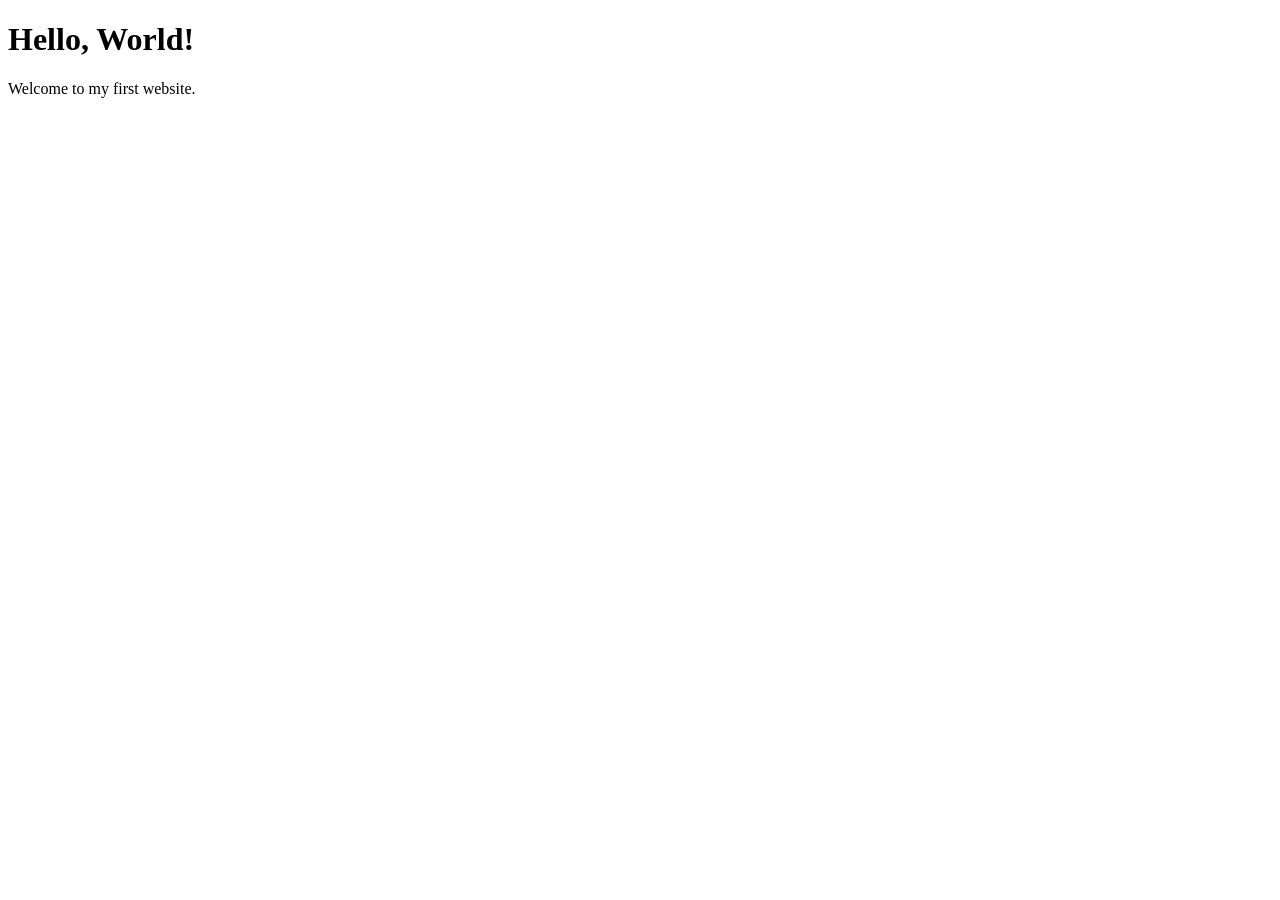
==== index.html @ 70771d00 "Add initial HTML structure for the website" ====
<!DOCTYPE html>
<html lang="en">
<head>
    <meta charset="UTF-8">
    <meta name="viewport" content="width=device-width, initial-scale=1.0">
    <title>Hello World</title>
</head>
<body>
    <h1>Hello, World!</h1>
    <p>Welcome to my first website.</p>
</body>
</html>
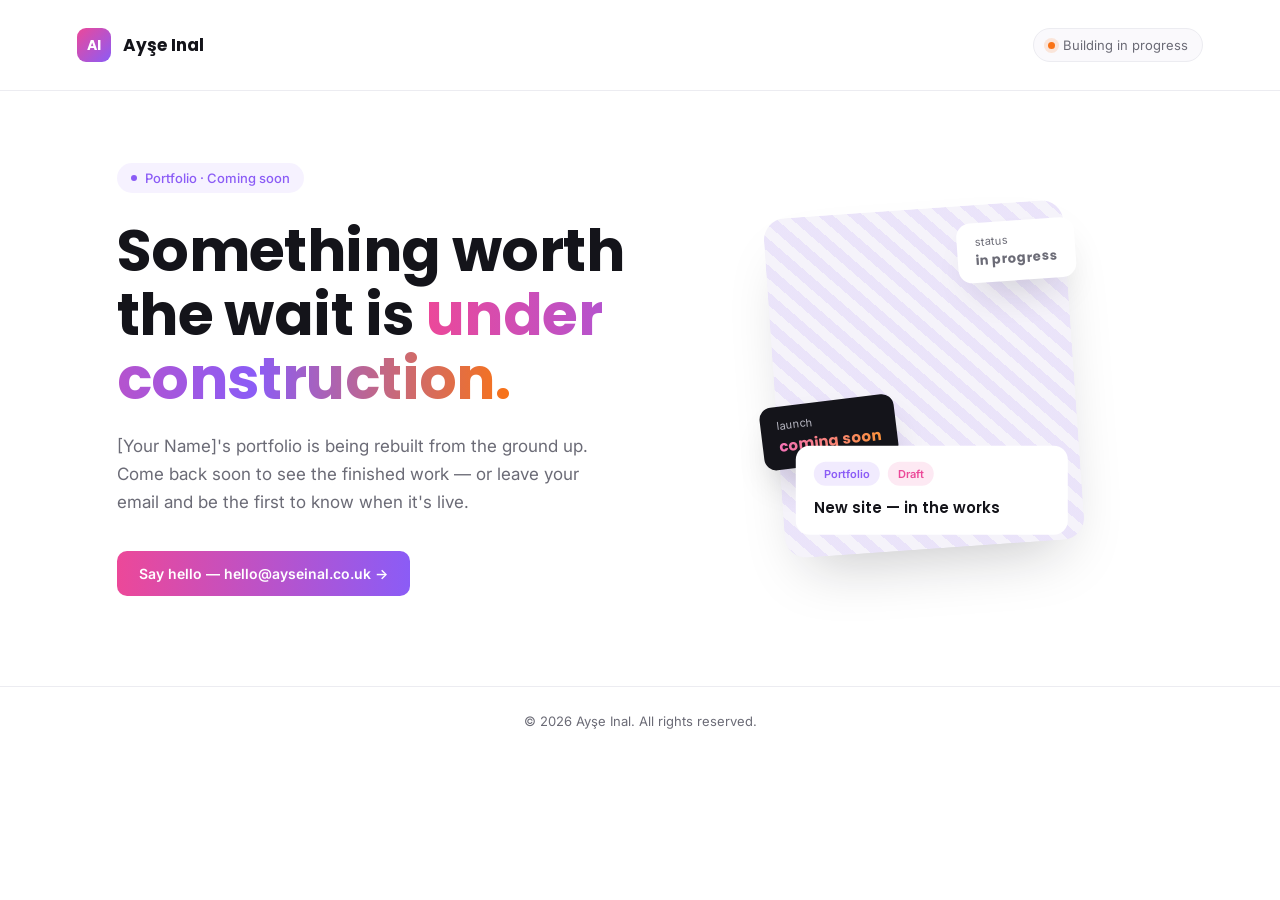
==== commit fcde1b4e: "Updated main page with a landing page" ====
--- a/index.html
+++ b/index.html
@@ -1,12 +1,336 @@
 <!DOCTYPE html>
-<html lang="en">
+<html lang="en-GB">
 <head>
-    <meta charset="UTF-8">
-    <meta name="viewport" content="width=device-width, initial-scale=1.0">
-    <title>Hello World</title>
+<meta charset="UTF-8">
+<meta name="viewport" content="width=device-width, initial-scale=1.0">
+<title>[Your Name] — Coming Soon</title>
+<link rel="preconnect" href="https://fonts.googleapis.com">
+<link rel="preconnect" href="https://fonts.gstatic.com" crossorigin>
+<link href="https://fonts.googleapis.com/css2?family=Poppins:wght@600;700;800&family=Inter:wght@400;500;600&display=swap" rel="stylesheet">
+<style>
+  :root {
+    --ink: #14141a;
+    --muted: #6b6b76;
+    --line: #ececf1;
+    --bg: #ffffff;
+    --panel: #faf9fc;
+    --pink: #ec4899;
+    --purple: #8b5cf6;
+    --orange: #f97316;
+  }
+
+  * { box-sizing: border-box; }
+
+  body {
+    margin: 0;
+    font-family: 'Inter', sans-serif;
+    color: var(--ink);
+    background: var(--bg);
+    -webkit-font-smoothing: antialiased;
+  }
+
+  h1, h2, .brand {
+    font-family: 'Poppins', sans-serif;
+  }
+
+  .gradient-text {
+    background: linear-gradient(90deg, var(--pink), var(--purple) 55%, var(--orange));
+    -webkit-background-clip: text;
+    background-clip: text;
+    color: transparent;
+  }
+
+  nav {
+    display: flex;
+    align-items: center;
+    justify-content: space-between;
+    padding: 28px 6vw;
+    border-bottom: 1px solid var(--line);
+  }
+
+  .brand {
+    display: flex;
+    align-items: center;
+    gap: 12px;
+    font-weight: 700;
+    font-size: 17px;
+  }
+
+  .brand-mark {
+    width: 34px;
+    height: 34px;
+    border-radius: 9px;
+    background: linear-gradient(135deg, var(--pink), var(--purple));
+    display: flex;
+    align-items: center;
+    justify-content: center;
+    color: #fff;
+    font-size: 14px;
+    font-weight: 700;
+  }
+
+  .status-pill {
+    display: inline-flex;
+    align-items: center;
+    gap: 8px;
+    font-size: 13px;
+    color: var(--muted);
+    padding: 8px 14px;
+    border: 1px solid var(--line);
+    border-radius: 999px;
+    background: var(--panel);
+  }
+
+  .status-pill .dot {
+    width: 7px;
+    height: 7px;
+    border-radius: 50%;
+    background: var(--orange);
+    box-shadow: 0 0 0 4px rgba(249, 115, 22, 0.15);
+  }
+
+  main {
+    display: grid;
+    grid-template-columns: 1.05fr 0.95fr;
+    align-items: center;
+    gap: 40px;
+    max-width: 1200px;
+    margin: 0 auto;
+    padding: 8vh 6vw 10vh;
+  }
+
+  .eyebrow {
+    display: inline-flex;
+    align-items: center;
+    gap: 8px;
+    font-size: 13px;
+    font-weight: 500;
+    color: var(--purple);
+    background: rgba(139, 92, 246, 0.08);
+    padding: 7px 14px;
+    border-radius: 999px;
+    margin-bottom: 26px;
+  }
+
+  .eyebrow .dot {
+    width: 6px;
+    height: 6px;
+    border-radius: 50%;
+    background: var(--purple);
+  }
+
+  h1 {
+    font-size: clamp(38px, 5vw, 58px);
+    line-height: 1.1;
+    font-weight: 700;
+    margin: 0 0 22px;
+    letter-spacing: -0.01em;
+  }
+
+  .lede {
+    font-size: 17px;
+    line-height: 1.65;
+    color: var(--muted);
+    max-width: 480px;
+    margin: 0 0 34px;
+  }
+
+  .contact-link {
+    display: inline-flex;
+    align-items: center;
+    gap: 8px;
+    padding: 14px 22px;
+    border-radius: 10px;
+    background: linear-gradient(90deg, var(--pink), var(--purple));
+    color: #fff;
+    font-family: 'Inter', sans-serif;
+    font-size: 14px;
+    font-weight: 600;
+    text-decoration: none;
+    transition: opacity 0.15s ease;
+  }
+
+  .contact-link:hover { opacity: 0.9; }
+  .contact-link:focus-visible { outline: 2px solid var(--ink); outline-offset: 2px; }
+
+  /* Visual side */
+  .visual {
+    position: relative;
+    height: 420px;
+    display: flex;
+    align-items: center;
+    justify-content: center;
+  }
+
+  .card {
+    position: relative;
+    width: 300px;
+    height: 340px;
+    border-radius: 22px;
+    background:
+      repeating-linear-gradient(
+        45deg,
+        rgba(139, 92, 246, 0.10),
+        rgba(139, 92, 246, 0.10) 10px,
+        transparent 10px,
+        transparent 20px
+      ),
+      #f5f3fa;
+    transform: rotate(-4deg);
+    box-shadow: 0 30px 60px -25px rgba(20, 20, 26, 0.25);
+  }
+
+  .card-footer {
+    position: absolute;
+    left: 14px;
+    right: 14px;
+    bottom: 14px;
+    background: #fff;
+    border-radius: 14px;
+    padding: 16px 18px;
+    transform: rotate(4deg);
+  }
+
+  .tag-row {
+    display: flex;
+    gap: 8px;
+    margin-bottom: 10px;
+  }
+
+  .tag {
+    font-size: 11px;
+    font-weight: 600;
+    padding: 5px 10px;
+    border-radius: 999px;
+  }
+
+  .tag.purple { background: rgba(139, 92, 246, 0.12); color: var(--purple); }
+  .tag.pink { background: rgba(236, 72, 153, 0.12); color: var(--pink); }
+
+  .card-title {
+    font-family: 'Poppins', sans-serif;
+    font-weight: 600;
+    font-size: 15px;
+    margin: 0;
+  }
+
+  .float-tag {
+    position: absolute;
+    top: 18px;
+    right: -10px;
+    background: #fff;
+    border-radius: 14px;
+    padding: 12px 18px;
+    box-shadow: 0 20px 40px -20px rgba(20, 20, 26, 0.3);
+    font-size: 13px;
+  }
+
+  .float-tag .label {
+    color: var(--muted);
+    font-size: 11px;
+    margin-bottom: 2px;
+  }
+
+  .float-tag .value {
+    font-family: 'Poppins', sans-serif;
+    font-weight: 700;
+    color: var(--muted);
+  }
+
+  .float-note {
+    position: absolute;
+    left: -16px;
+    bottom: 92px;
+    background: #14141a;
+    color: #fff;
+    border-radius: 12px;
+    padding: 12px 16px;
+    transform: rotate(-3deg);
+    box-shadow: 0 20px 40px -18px rgba(20, 20, 26, 0.45);
+  }
+
+  .float-note .label {
+    font-size: 11px;
+    color: #b9b9c4;
+    margin-bottom: 2px;
+  }
+
+  .float-note .value {
+    font-family: 'Poppins', sans-serif;
+    font-weight: 700;
+    background: linear-gradient(90deg, #f472b6, #fb923c);
+    -webkit-background-clip: text;
+    background-clip: text;
+    color: transparent;
+    font-size: 15px;
+  }
+
+  footer {
+    text-align: center;
+    padding: 26px 6vw 40px;
+    font-size: 13px;
+    color: var(--muted);
+    border-top: 1px solid var(--line);
+  }
+
+  @media (max-width: 860px) {
+    main {
+      grid-template-columns: 1fr;
+      padding-top: 6vh;
+    }
+    .visual { order: -1; height: 320px; margin-bottom: 10px; }
+    .card { width: 240px; height: 270px; }
+  }
+
+  @media (prefers-reduced-motion: reduce) {
+    * { transition: none !important; }
+  }
+</style>
 </head>
 <body>
-    <h1>Hello, World!</h1>
-    <p>Welcome to my first website.</p>
+
+<nav>
+  <div class="brand">
+    <div class="brand-mark">AI</div>
+    Ayşe Inal
+  </div>
+  <div class="status-pill"><span class="dot"></span> Building in progress</div>
+</nav>
+
+<main>
+  <div class="copy">
+    <div class="eyebrow"><span class="dot"></span> Portfolio · Coming soon</div>
+    <h1>Something worth<br>the wait is <span class="gradient-text">under construction.</span></h1>
+    <p class="lede">
+      [Your Name]'s portfolio is being rebuilt from the ground up. Come back soon to see the finished work — or leave your email and be the first to know when it's live.
+    </p>
+    <a class="contact-link" href="mailto:hello@example.com">Say hello — hello@ayseinal.co.uk →</a>
+  </div>
+
+  <div class="visual">
+    <div class="card">
+      <div class="float-tag">
+        <div class="label">status</div>
+        <div class="value">in progress</div>
+      </div>
+      <div class="float-note">
+        <div class="label">launch</div>
+        <div class="value">coming soon</div>
+      </div>
+      <div class="card-footer">
+        <div class="tag-row">
+          <span class="tag purple">Portfolio</span>
+          <span class="tag pink">Draft</span>
+        </div>
+        <p class="card-title">New site — in the works</p>
+      </div>
+    </div>
+  </div>
+</main>
+
+<footer>
+  © 2026 Ayşe Inal. All rights reserved.
+</footer>
+
 </body>
 </html>
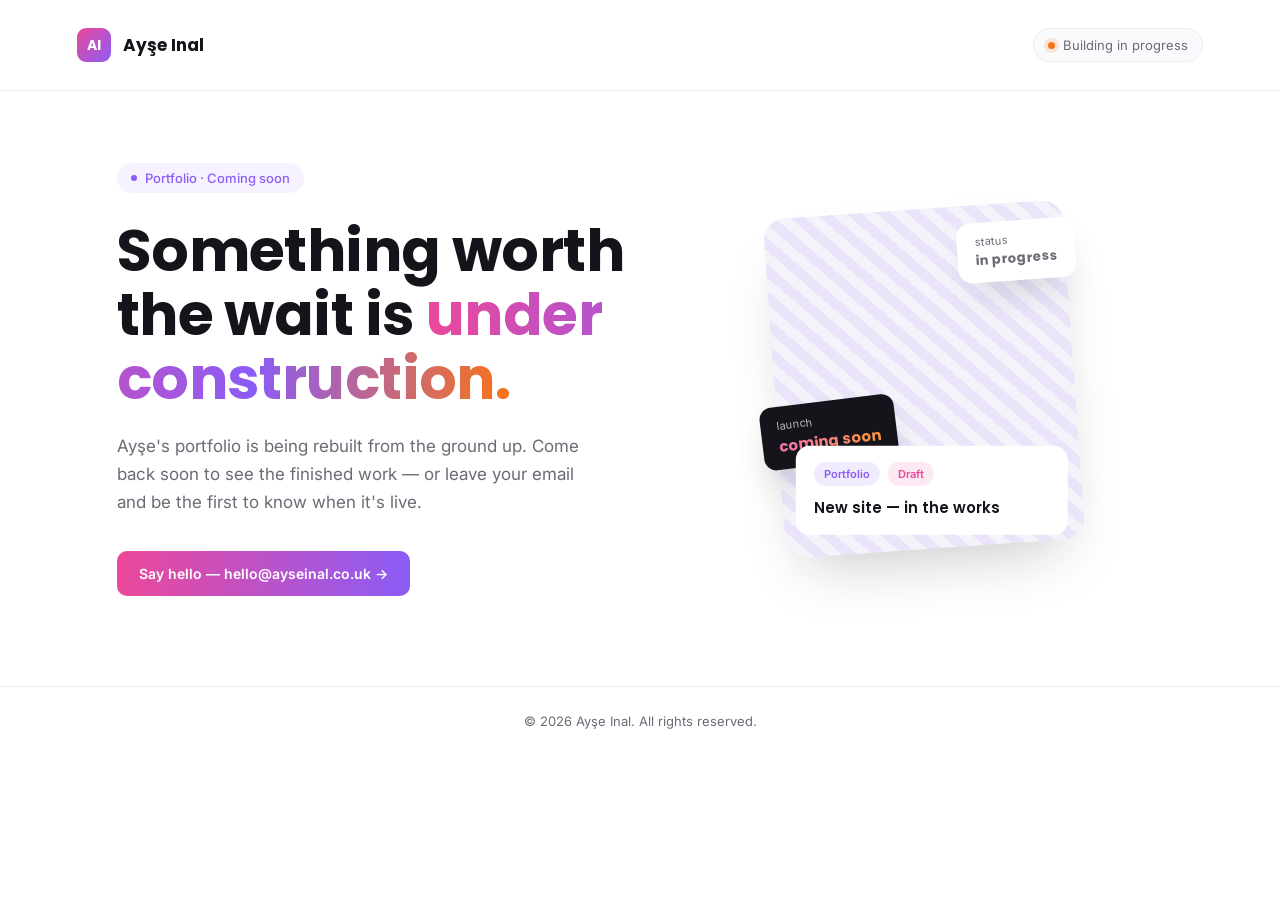
==== commit e66d127d: "Update portfolio text and email address" ====
--- a/index.html
+++ b/index.html
@@ -3,7 +3,7 @@
 <head>
 <meta charset="UTF-8">
 <meta name="viewport" content="width=device-width, initial-scale=1.0">
-<title>[Your Name] — Coming Soon</title>
+<title>Ayşe Inal — Coming Soon</title>
 <link rel="preconnect" href="https://fonts.googleapis.com">
 <link rel="preconnect" href="https://fonts.gstatic.com" crossorigin>
 <link href="https://fonts.googleapis.com/css2?family=Poppins:wght@600;700;800&family=Inter:wght@400;500;600&display=swap" rel="stylesheet">
@@ -302,9 +302,9 @@
     <div class="eyebrow"><span class="dot"></span> Portfolio · Coming soon</div>
     <h1>Something worth<br>the wait is <span class="gradient-text">under construction.</span></h1>
     <p class="lede">
-      [Your Name]'s portfolio is being rebuilt from the ground up. Come back soon to see the finished work — or leave your email and be the first to know when it's live.
+      Ayşe's portfolio is being rebuilt from the ground up. Come back soon to see the finished work — or leave your email and be the first to know when it's live.
     </p>
-    <a class="contact-link" href="mailto:hello@example.com">Say hello — hello@ayseinal.co.uk →</a>
+    <a class="contact-link" href="mailto:hello@ayseinal.co.uk">Say hello — hello@ayseinal.co.uk →</a>
   </div>
 
   <div class="visual">
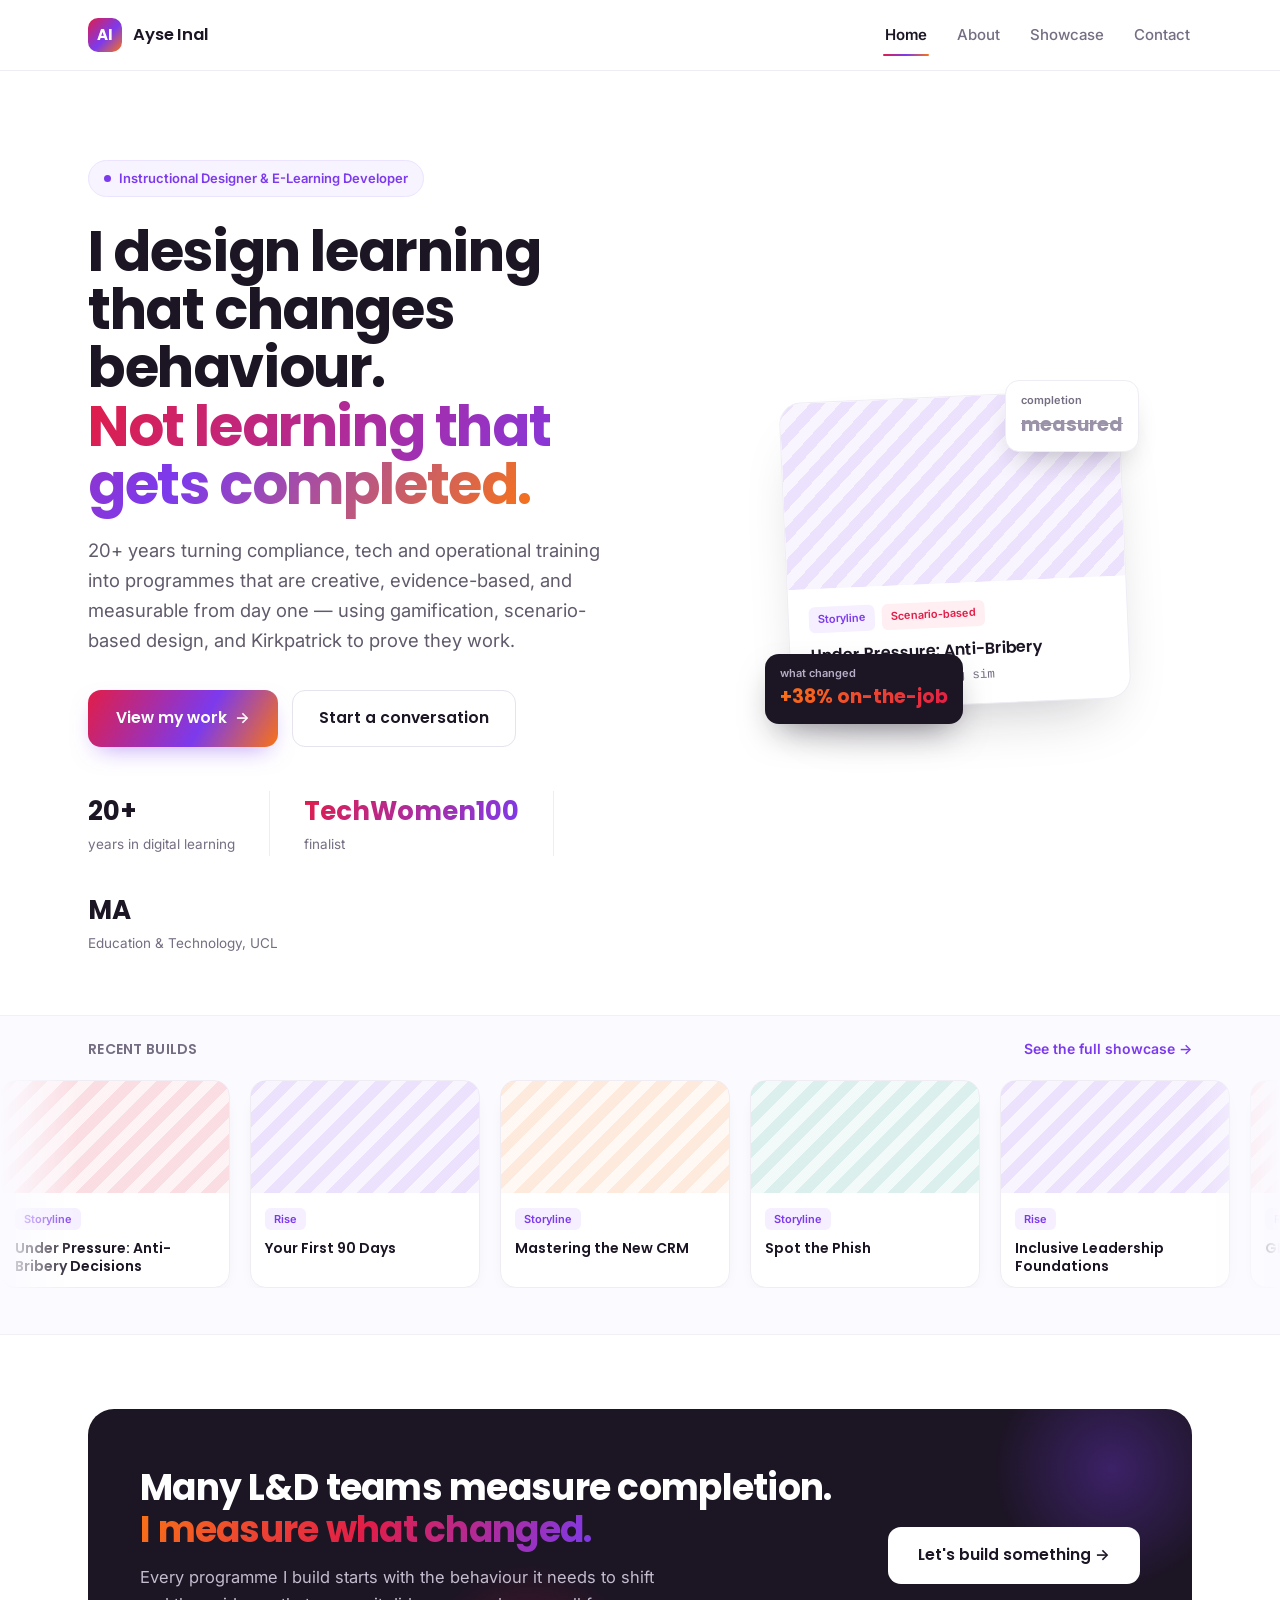
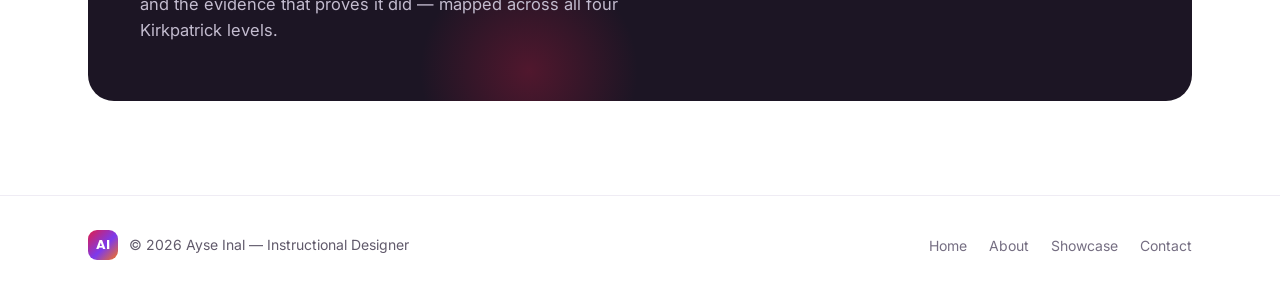
==== commit 280767b0: "Replace coming-soon page with full portfolio site Four pages (Home, About, Showcase, Contact) implem" ====
--- a/index.html
+++ b/index.html
@@ -1,336 +1,149 @@
 <!DOCTYPE html>
-<html lang="en-GB">
+<html lang="en">
 <head>
-<meta charset="UTF-8">
-<meta name="viewport" content="width=device-width, initial-scale=1.0">
-<title>Ayşe Inal — Coming Soon</title>
+<meta charset="utf-8">
+<meta name="viewport" content="width=device-width, initial-scale=1">
+<title>Ayse Inal — Instructional Designer &amp; E-Learning Developer</title>
+<meta name="description" content="Ayse Inal designs learning that changes behaviour — 20+ years of compliance, tech and operational training that is creative, evidence-based, and measurable.">
+<link rel="icon" type="image/svg+xml" href="assets/favicon.svg">
 <link rel="preconnect" href="https://fonts.googleapis.com">
 <link rel="preconnect" href="https://fonts.gstatic.com" crossorigin>
-<link href="https://fonts.googleapis.com/css2?family=Poppins:wght@600;700;800&family=Inter:wght@400;500;600&display=swap" rel="stylesheet">
-<style>
-  :root {
-    --ink: #14141a;
-    --muted: #6b6b76;
-    --line: #ececf1;
-    --bg: #ffffff;
-    --panel: #faf9fc;
-    --pink: #ec4899;
-    --purple: #8b5cf6;
-    --orange: #f97316;
-  }
-
-  * { box-sizing: border-box; }
-
-  body {
-    margin: 0;
-    font-family: 'Inter', sans-serif;
-    color: var(--ink);
-    background: var(--bg);
-    -webkit-font-smoothing: antialiased;
-  }
-
-  h1, h2, .brand {
-    font-family: 'Poppins', sans-serif;
-  }
-
-  .gradient-text {
-    background: linear-gradient(90deg, var(--pink), var(--purple) 55%, var(--orange));
-    -webkit-background-clip: text;
-    background-clip: text;
-    color: transparent;
-  }
-
-  nav {
-    display: flex;
-    align-items: center;
-    justify-content: space-between;
-    padding: 28px 6vw;
-    border-bottom: 1px solid var(--line);
-  }
-
-  .brand {
-    display: flex;
-    align-items: center;
-    gap: 12px;
-    font-weight: 700;
-    font-size: 17px;
-  }
-
-  .brand-mark {
-    width: 34px;
-    height: 34px;
-    border-radius: 9px;
-    background: linear-gradient(135deg, var(--pink), var(--purple));
-    display: flex;
-    align-items: center;
-    justify-content: center;
-    color: #fff;
-    font-size: 14px;
-    font-weight: 700;
-  }
-
-  .status-pill {
-    display: inline-flex;
-    align-items: center;
-    gap: 8px;
-    font-size: 13px;
-    color: var(--muted);
-    padding: 8px 14px;
-    border: 1px solid var(--line);
-    border-radius: 999px;
-    background: var(--panel);
-  }
-
-  .status-pill .dot {
-    width: 7px;
-    height: 7px;
-    border-radius: 50%;
-    background: var(--orange);
-    box-shadow: 0 0 0 4px rgba(249, 115, 22, 0.15);
-  }
-
-  main {
-    display: grid;
-    grid-template-columns: 1.05fr 0.95fr;
-    align-items: center;
-    gap: 40px;
-    max-width: 1200px;
-    margin: 0 auto;
-    padding: 8vh 6vw 10vh;
-  }
-
-  .eyebrow {
-    display: inline-flex;
-    align-items: center;
-    gap: 8px;
-    font-size: 13px;
-    font-weight: 500;
-    color: var(--purple);
-    background: rgba(139, 92, 246, 0.08);
-    padding: 7px 14px;
-    border-radius: 999px;
-    margin-bottom: 26px;
-  }
-
-  .eyebrow .dot {
-    width: 6px;
-    height: 6px;
-    border-radius: 50%;
-    background: var(--purple);
-  }
-
-  h1 {
-    font-size: clamp(38px, 5vw, 58px);
-    line-height: 1.1;
-    font-weight: 700;
-    margin: 0 0 22px;
-    letter-spacing: -0.01em;
-  }
-
-  .lede {
-    font-size: 17px;
-    line-height: 1.65;
-    color: var(--muted);
-    max-width: 480px;
-    margin: 0 0 34px;
-  }
-
-  .contact-link {
-    display: inline-flex;
-    align-items: center;
-    gap: 8px;
-    padding: 14px 22px;
-    border-radius: 10px;
-    background: linear-gradient(90deg, var(--pink), var(--purple));
-    color: #fff;
-    font-family: 'Inter', sans-serif;
-    font-size: 14px;
-    font-weight: 600;
-    text-decoration: none;
-    transition: opacity 0.15s ease;
-  }
-
-  .contact-link:hover { opacity: 0.9; }
-  .contact-link:focus-visible { outline: 2px solid var(--ink); outline-offset: 2px; }
-
-  /* Visual side */
-  .visual {
-    position: relative;
-    height: 420px;
-    display: flex;
-    align-items: center;
-    justify-content: center;
-  }
-
-  .card {
-    position: relative;
-    width: 300px;
-    height: 340px;
-    border-radius: 22px;
-    background:
-      repeating-linear-gradient(
-        45deg,
-        rgba(139, 92, 246, 0.10),
-        rgba(139, 92, 246, 0.10) 10px,
-        transparent 10px,
-        transparent 20px
-      ),
-      #f5f3fa;
-    transform: rotate(-4deg);
-    box-shadow: 0 30px 60px -25px rgba(20, 20, 26, 0.25);
-  }
-
-  .card-footer {
-    position: absolute;
-    left: 14px;
-    right: 14px;
-    bottom: 14px;
-    background: #fff;
-    border-radius: 14px;
-    padding: 16px 18px;
-    transform: rotate(4deg);
-  }
-
-  .tag-row {
-    display: flex;
-    gap: 8px;
-    margin-bottom: 10px;
-  }
-
-  .tag {
-    font-size: 11px;
-    font-weight: 600;
-    padding: 5px 10px;
-    border-radius: 999px;
-  }
-
-  .tag.purple { background: rgba(139, 92, 246, 0.12); color: var(--purple); }
-  .tag.pink { background: rgba(236, 72, 153, 0.12); color: var(--pink); }
-
-  .card-title {
-    font-family: 'Poppins', sans-serif;
-    font-weight: 600;
-    font-size: 15px;
-    margin: 0;
-  }
-
-  .float-tag {
-    position: absolute;
-    top: 18px;
-    right: -10px;
-    background: #fff;
-    border-radius: 14px;
-    padding: 12px 18px;
-    box-shadow: 0 20px 40px -20px rgba(20, 20, 26, 0.3);
-    font-size: 13px;
-  }
-
-  .float-tag .label {
-    color: var(--muted);
-    font-size: 11px;
-    margin-bottom: 2px;
-  }
-
-  .float-tag .value {
-    font-family: 'Poppins', sans-serif;
-    font-weight: 700;
-    color: var(--muted);
-  }
-
-  .float-note {
-    position: absolute;
-    left: -16px;
-    bottom: 92px;
-    background: #14141a;
-    color: #fff;
-    border-radius: 12px;
-    padding: 12px 16px;
-    transform: rotate(-3deg);
-    box-shadow: 0 20px 40px -18px rgba(20, 20, 26, 0.45);
-  }
-
-  .float-note .label {
-    font-size: 11px;
-    color: #b9b9c4;
-    margin-bottom: 2px;
-  }
-
-  .float-note .value {
-    font-family: 'Poppins', sans-serif;
-    font-weight: 700;
-    background: linear-gradient(90deg, #f472b6, #fb923c);
-    -webkit-background-clip: text;
-    background-clip: text;
-    color: transparent;
-    font-size: 15px;
-  }
-
-  footer {
-    text-align: center;
-    padding: 26px 6vw 40px;
-    font-size: 13px;
-    color: var(--muted);
-    border-top: 1px solid var(--line);
-  }
-
-  @media (max-width: 860px) {
-    main {
-      grid-template-columns: 1fr;
-      padding-top: 6vh;
-    }
-    .visual { order: -1; height: 320px; margin-bottom: 10px; }
-    .card { width: 240px; height: 270px; }
-  }
-
-  @media (prefers-reduced-motion: reduce) {
-    * { transition: none !important; }
-  }
-</style>
+<link href="https://fonts.googleapis.com/css2?family=Poppins:wght@500;600;700&family=Inter:wght@400;500;600;700&display=swap" rel="stylesheet">
+<link rel="stylesheet" href="css/styles.css">
 </head>
 <body>
 
-<nav>
-  <div class="brand">
-    <div class="brand-mark">AI</div>
-    Ayşe Inal
+<a class="skip-link" href="#main">Skip to content</a>
+
+<header class="site-nav">
+  <div class="nav-inner">
+    <a class="brand" href="index.html">
+      <span class="brand-mark" aria-hidden="true">AI</span>
+      <span class="brand-name">Ayse Inal</span>
+    </a>
+    <nav aria-label="Primary">
+      <ul class="nav-links">
+        <li><a href="index.html" aria-current="page">Home</a></li>
+        <li><a href="about.html">About</a></li>
+        <li><a href="showcase.html">Showcase</a></li>
+        <li><a href="contact.html">Contact</a></li>
+      </ul>
+    </nav>
   </div>
-  <div class="status-pill"><span class="dot"></span> Building in progress</div>
-</nav>
+</header>
 
-<main>
-  <div class="copy">
-    <div class="eyebrow"><span class="dot"></span> Portfolio · Coming soon</div>
-    <h1>Something worth<br>the wait is <span class="gradient-text">under construction.</span></h1>
-    <p class="lede">
-      Ayşe's portfolio is being rebuilt from the ground up. Come back soon to see the finished work — or leave your email and be the first to know when it's live.
-    </p>
-    <a class="contact-link" href="mailto:hello@ayseinal.co.uk">Say hello — hello@ayseinal.co.uk →</a>
-  </div>
+<main id="main">
 
-  <div class="visual">
-    <div class="card">
-      <div class="float-tag">
-        <div class="label">status</div>
-        <div class="value">in progress</div>
+  <!-- hero -->
+  <section class="hero">
+    <div class="hero-copy">
+      <p class="hero-pill">Instructional Designer &amp; E-Learning Developer</p>
+      <h1>
+        I design learning that changes behaviour.<br>
+        <span class="grad-text">Not learning that gets completed.</span>
+      </h1>
+      <p class="hero-sub">
+        20+ years turning compliance, tech and operational training into programmes that are
+        creative, evidence-based, and measurable from day one — using gamification,
+        scenario-based design, and Kirkpatrick to prove they work.
+      </p>
+      <div class="hero-ctas">
+        <a class="btn btn-grad" href="showcase.html">View my work &nbsp;→</a>
+        <a class="btn btn-outline" href="contact.html">Start a conversation</a>
       </div>
-      <div class="float-note">
-        <div class="label">launch</div>
-        <div class="value">coming soon</div>
-      </div>
-      <div class="card-footer">
-        <div class="tag-row">
-          <span class="tag purple">Portfolio</span>
-          <span class="tag pink">Draft</span>
+      <div class="hero-stats">
+        <div>
+          <div class="stat-value">20+</div>
+          <div class="stat-label">years in digital learning</div>
         </div>
-        <p class="card-title">New site — in the works</p>
+        <div class="divider" role="presentation"></div>
+        <div>
+          <div class="stat-value grad-text-rv">TechWomen100</div>
+          <div class="stat-label">finalist</div>
+        </div>
+        <div class="divider" role="presentation"></div>
+        <div>
+          <div class="stat-value">MA</div>
+          <div class="stat-label">Education &amp; Technology, UCL</div>
+        </div>
       </div>
     </div>
-  </div>
+
+    <div class="hero-visual" aria-hidden="true">
+      <div class="hero-card-wrap">
+        <div class="feature-card">
+          <div class="thumb feature-thumb">
+            <div class="thumb-fill" style="background:repeating-linear-gradient(135deg,#7c3aed26 0 11px,#7c3aed0d 11px 22px)"></div>
+          </div>
+          <div class="feature-body">
+            <div class="feature-tags">
+              <span class="tag">Storyline</span>
+              <span class="tag tag-rose">Scenario-based</span>
+            </div>
+            <div class="feature-title">Under Pressure: Anti-Bribery</div>
+            <div class="feature-meta">◷ 25 min · branching sim</div>
+          </div>
+        </div>
+        <div class="float-badge float-a">
+          <div class="badge-label">completion</div>
+          <div class="badge-value">measured</div>
+        </div>
+        <div class="float-badge float-b">
+          <div class="badge-label">what changed</div>
+          <div class="badge-value">+38% on-the-job</div>
+        </div>
+      </div>
+    </div>
+  </section>
+
+  <!-- rotating strip of recent builds (populated from js/courses-data.js) -->
+  <section class="marquee-section">
+    <div class="container marquee-head">
+      <span class="marquee-label">Recent builds</span>
+      <a class="link-accent" href="showcase.html">See the full showcase →</a>
+    </div>
+    <div class="marquee-mask" aria-hidden="true">
+      <div class="marquee-track" data-marquee-track></div>
+    </div>
+  </section>
+
+  <!-- statement band -->
+  <section class="container statement-wrap">
+    <div class="statement">
+      <div class="statement-copy">
+        <h2>
+          Many L&amp;D teams measure completion.<br>
+          <span class="grad-text-warm">I measure what changed.</span>
+        </h2>
+        <p>
+          Every programme I build starts with the behaviour it needs to shift and the
+          evidence that proves it did — mapped across all four Kirkpatrick levels.
+        </p>
+      </div>
+      <div class="statement-cta">
+        <a class="btn btn-light" href="contact.html">Let's build something →</a>
+      </div>
+    </div>
+  </section>
+
 </main>
 
-<footer>
-  © 2026 Ayşe Inal. All rights reserved.
+<footer class="site-footer">
+  <div class="footer-inner">
+    <div class="footer-brand">
+      <span class="brand-mark" aria-hidden="true">AI</span>
+      <span>© 2026 Ayse Inal — Instructional Designer</span>
+    </div>
+    <ul class="footer-links">
+      <li><a href="index.html">Home</a></li>
+      <li><a href="about.html">About</a></li>
+      <li><a href="showcase.html">Showcase</a></li>
+      <li><a href="contact.html">Contact</a></li>
+    </ul>
+  </div>
 </footer>
 
+<script src="js/courses-data.js"></script>
+<script src="js/main.js"></script>
 </body>
 </html>
--- a/css/styles.css
+++ b/css/styles.css
@@ -0,0 +1,1279 @@
+/* ==========================================================================
+   Ayse Inal — portfolio styles
+   Palette: rose #e11d48 · violet #7c3aed · orange #f97316 on white
+   Type: Poppins (headings 600/700) · Inter (body 400)
+   ========================================================================== */
+
+:root {
+  --ink: #1c1524;
+  --muted: #615a6b;
+  --faint: #756e82;
+  --hairline: #efecf4;
+  --hairline-soft: #f2eff6;
+  --chipline: #ece9f1;
+  --bg-soft: #fbfaff;
+  --seg-bg: #f4f1fa;
+  --rose: #e11d48;
+  --violet: #7c3aed;
+  --orange: #f97316;
+  --teal: #0d9488;
+  --grad: linear-gradient(120deg, #e11d48, #7c3aed 60%, #f97316);
+  --grad-logo: linear-gradient(135deg, #e11d48, #7c3aed 55%, #f97316);
+  --font-head: Poppins, Inter, system-ui, sans-serif;
+  --font-body: Inter, system-ui, -apple-system, sans-serif;
+  --font-mono: 'Courier New', monospace;
+}
+
+* { box-sizing: border-box; }
+
+html { scroll-behavior: smooth; }
+
+body {
+  margin: 0;
+  background: #fff;
+  color: var(--ink);
+  font-family: var(--font-body);
+  font-size: 16px;
+  line-height: 1.6;
+  -webkit-font-smoothing: antialiased;
+}
+
+::selection { background: #f5d6df; color: #1c1524; }
+
+img { max-width: 100%; display: block; }
+
+h1, h2, h3 { font-family: var(--font-head); }
+
+a { color: inherit; }
+
+button { font: inherit; }
+
+:focus-visible {
+  outline: 3px solid #7c3aed66;
+  outline-offset: 2px;
+  border-radius: 6px;
+}
+
+input:focus, textarea:focus {
+  outline: none;
+  border-color: var(--violet) !important;
+  box-shadow: 0 0 0 3px #7c3aed22 !important;
+}
+
+body.no-scroll { overflow: hidden; }
+
+@keyframes marquee { from { transform: translateX(0); } to { transform: translateX(-50%); } }
+@keyframes floaty { 0%, 100% { transform: translateY(0); } 50% { transform: translateY(-13px); } }
+@keyframes fadeup { from { opacity: 0; transform: translateY(14px); } to { opacity: 1; transform: none; } }
+@keyframes spin { to { transform: rotate(360deg); } }
+
+/* ---------- layout helpers ---------- */
+
+.container {
+  max-width: 1160px;
+  margin-left: auto;
+  margin-right: auto;
+  padding-left: 28px;
+  padding-right: 28px;
+}
+
+.skip-link {
+  position: absolute;
+  left: -9999px;
+  top: 0;
+  z-index: 100;
+  background: var(--ink);
+  color: #fff;
+  padding: 10px 18px;
+  border-radius: 0 0 12px 0;
+  font-weight: 600;
+  font-size: 14px;
+  text-decoration: none;
+}
+.skip-link:focus { left: 0; }
+
+.eyebrow {
+  font-size: 14px;
+  font-weight: 600;
+  color: var(--violet);
+  letter-spacing: .04em;
+  text-transform: uppercase;
+  margin-bottom: 14px;
+}
+
+.grad-text {
+  background: var(--grad);
+  -webkit-background-clip: text;
+  background-clip: text;
+  color: transparent;
+}
+.grad-text-warm {
+  background: linear-gradient(120deg, #f97316, #e11d48, #7c3aed);
+  -webkit-background-clip: text;
+  background-clip: text;
+  color: transparent;
+}
+.grad-text-rv {
+  background: linear-gradient(120deg, #e11d48, #7c3aed);
+  -webkit-background-clip: text;
+  background-clip: text;
+  color: transparent;
+}
+
+/* ---------- buttons ---------- */
+
+.btn {
+  display: inline-flex;
+  align-items: center;
+  justify-content: center;
+  gap: 8px;
+  font-family: var(--font-head);
+  font-weight: 600;
+  font-size: 15.5px;
+  border-radius: 13px;
+  padding: 15px 28px;
+  cursor: pointer;
+  text-decoration: none;
+  border: none;
+  transition: transform .18s, box-shadow .18s, border-color .18s, background .18s;
+}
+
+.btn-grad {
+  color: #fff;
+  background: var(--grad);
+  box-shadow: 0 10px 24px -10px #7c3aed88;
+}
+.btn-grad:hover { transform: translateY(-2px); box-shadow: 0 16px 30px -10px #7c3aedaa; }
+
+.btn-outline {
+  color: var(--ink);
+  background: #fff;
+  border: 1.5px solid #e6e2ee;
+  padding: 15px 26px;
+}
+.btn-outline:hover { border-color: var(--ink); transform: translateY(-2px); }
+
+.btn-light {
+  color: var(--ink);
+  background: #fff;
+  padding: 16px 30px;
+}
+.btn-light:hover { transform: translateY(-2px); }
+
+.btn-dark {
+  display: inline-block;
+  font-family: var(--font-head);
+  font-weight: 600;
+  font-size: 14px;
+  color: #fff;
+  background: var(--ink);
+  border-radius: 11px;
+  padding: 11px 20px;
+  text-decoration: none;
+  border: none;
+  cursor: pointer;
+  transition: background .18s;
+}
+.btn-dark:hover { background: var(--violet); }
+
+/* ---------- nav ---------- */
+
+.site-nav {
+  position: sticky;
+  top: 0;
+  z-index: 40;
+  background: rgba(255, 255, 255, .82);
+  backdrop-filter: blur(14px);
+  -webkit-backdrop-filter: blur(14px);
+  border-bottom: 1px solid var(--hairline);
+}
+
+.nav-inner {
+  max-width: 1160px;
+  margin: 0 auto;
+  padding: 0 28px;
+  height: 70px;
+  display: flex;
+  align-items: center;
+  justify-content: space-between;
+  gap: 24px;
+}
+
+.brand {
+  display: flex;
+  align-items: center;
+  gap: 11px;
+  text-decoration: none;
+}
+
+.brand-mark {
+  width: 34px;
+  height: 34px;
+  border-radius: 10px;
+  background: var(--grad-logo);
+  display: flex;
+  align-items: center;
+  justify-content: center;
+  color: #fff;
+  font-family: var(--font-head);
+  font-weight: 700;
+  font-size: 15px;
+}
+
+.brand-name {
+  font-family: var(--font-head);
+  font-weight: 600;
+  font-size: 16.5px;
+  letter-spacing: -.01em;
+}
+
+.nav-links {
+  display: flex;
+  align-items: center;
+  gap: 26px;
+  list-style: none;
+  margin: 0;
+  padding: 0;
+}
+
+.nav-links a {
+  position: relative;
+  display: inline-block;
+  font-size: 15px;
+  font-weight: 500;
+  color: var(--faint);
+  text-decoration: none;
+  padding: 6px 2px;
+  transition: color .15s;
+}
+.nav-links a:hover { color: var(--ink); }
+
+.nav-links a[aria-current="page"] {
+  color: var(--ink);
+  font-weight: 600;
+}
+.nav-links a[aria-current="page"]::after {
+  content: "";
+  position: absolute;
+  left: 0;
+  right: 0;
+  bottom: -3px;
+  height: 2.5px;
+  border-radius: 2px;
+  background: linear-gradient(90deg, #e11d48, #7c3aed, #f97316);
+}
+
+@media (max-width: 480px) {
+  .brand-name { display: none; }
+  .nav-links { gap: 16px; }
+  .nav-links a { font-size: 14px; }
+  .nav-inner { padding: 0 20px; }
+}
+
+/* ---------- footer ---------- */
+
+.site-footer { border-top: 1px solid var(--hairline); margin-top: 20px; }
+
+.footer-inner {
+  max-width: 1160px;
+  margin: 0 auto;
+  padding: 34px 28px;
+  display: flex;
+  gap: 20px;
+  flex-wrap: wrap;
+  align-items: center;
+  justify-content: space-between;
+}
+
+.footer-brand { display: flex; align-items: center; gap: 11px; }
+
+.footer-brand .brand-mark { width: 30px; height: 30px; border-radius: 9px; font-size: 13px; }
+
+.footer-brand span:last-child { font-size: 14px; color: var(--muted); }
+
+.footer-links { display: flex; gap: 22px; list-style: none; margin: 0; padding: 0; }
+
+.footer-links a {
+  font-size: 14px;
+  color: var(--faint);
+  text-decoration: none;
+  transition: color .15s;
+}
+.footer-links a:hover { color: var(--ink); }
+
+/* ---------- thumbnails (shared) ---------- */
+
+.thumb { position: relative; overflow: hidden; }
+
+.thumb-fill { position: absolute; inset: 0; }
+
+.thumb-img {
+  position: absolute;
+  inset: 0;
+  width: 100%;
+  height: 100%;
+  object-fit: cover;
+}
+
+/* ==========================================================================
+   HOME
+   ========================================================================== */
+
+.hero {
+  max-width: 1160px;
+  margin: 0 auto;
+  padding: 76px 28px 60px;
+  display: flex;
+  gap: 56px;
+  align-items: center;
+  flex-wrap: wrap;
+}
+
+.hero-copy { flex: 1 1 460px; min-width: 320px; }
+
+.hero-pill {
+  display: inline-flex;
+  align-items: center;
+  gap: 8px;
+  padding: 7px 15px;
+  border-radius: 999px;
+  background: #f7f3ff;
+  border: 1px solid #ece4ff;
+  font-size: 13px;
+  font-weight: 600;
+  color: var(--violet);
+  margin-bottom: 26px;
+}
+.hero-pill::before {
+  content: "";
+  width: 7px;
+  height: 7px;
+  border-radius: 50%;
+  background: var(--violet);
+}
+
+.hero h1 {
+  font-weight: 700;
+  font-size: clamp(36px, 6.2vw, 56px);
+  line-height: 1.04;
+  letter-spacing: -.025em;
+  margin: 0 0 22px;
+}
+
+.hero-sub {
+  font-size: 18.5px;
+  line-height: 1.62;
+  color: var(--muted);
+  max-width: 540px;
+  margin: 0 0 34px;
+}
+
+.hero-ctas { display: flex; gap: 14px; flex-wrap: wrap; margin-bottom: 44px; }
+
+.hero-stats { display: flex; gap: 34px; flex-wrap: wrap; }
+
+.hero-stats .divider { width: 1px; background: var(--hairline); }
+
+.stat-value { font-family: var(--font-head); font-weight: 700; font-size: 26px; }
+
+.stat-label { font-size: 13.5px; color: var(--faint); margin-top: 2px; }
+
+/* hero visual */
+
+.hero-visual {
+  flex: 1 1 360px;
+  min-width: 300px;
+  position: relative;
+  display: flex;
+  justify-content: center;
+  padding: 20px 0;
+}
+
+.hero-card-wrap { position: relative; width: 340px; }
+
+.feature-card {
+  border-radius: 22px;
+  border: 1px solid var(--hairline);
+  background: #fff;
+  box-shadow: 0 30px 60px -28px rgba(28, 21, 36, .28);
+  overflow: hidden;
+  transform: rotate(-2.5deg);
+}
+
+.feature-thumb { height: 186px; }
+
+.feature-body { padding: 18px 20px; }
+
+.feature-tags { display: flex; gap: 7px; margin-bottom: 10px; }
+
+.tag {
+  font-size: 11px;
+  font-weight: 600;
+  padding: 4px 9px;
+  border-radius: 6px;
+  color: var(--violet);
+  background: #f5efff;
+}
+.tag-rose { color: var(--rose); background: #ffeef2; }
+
+.feature-title { font-family: var(--font-head); font-weight: 600; font-size: 16px; }
+
+.feature-meta {
+  font-size: 12.5px;
+  color: var(--faint);
+  margin-top: 4px;
+  font-family: var(--font-mono);
+}
+
+.float-badge {
+  position: absolute;
+  border-radius: 14px;
+  padding: 11px 15px;
+  animation: floaty 5s ease-in-out infinite;
+}
+.float-badge .badge-label { font-size: 11px; font-weight: 600; }
+.float-badge .badge-value { font-family: var(--font-head); font-weight: 700; font-size: 19px; }
+
+.float-a {
+  top: -16px;
+  right: -14px;
+  background: #fff;
+  border: 1px solid var(--hairline);
+  box-shadow: 0 16px 30px -14px rgba(28, 21, 36, .3);
+}
+.float-a .badge-label { color: var(--faint); }
+.float-a .badge-value { color: #9a92a8; text-decoration: line-through; }
+
+.float-b {
+  bottom: -18px;
+  left: -20px;
+  background: var(--ink);
+  color: #fff;
+  box-shadow: 0 16px 34px -12px rgba(28, 21, 36, .5);
+  animation-duration: 6.5s;
+  animation-delay: .6s;
+}
+.float-b .badge-label { color: #b6aec6; }
+.float-b .badge-value {
+  background: linear-gradient(120deg, #f97316, #e11d48);
+  -webkit-background-clip: text;
+  background-clip: text;
+  color: transparent;
+}
+
+/* marquee strip */
+
+.marquee-section {
+  padding: 22px 0 46px;
+  border-top: 1px solid var(--hairline-soft);
+  border-bottom: 1px solid var(--hairline-soft);
+  background: var(--bg-soft);
+  overflow: hidden;
+}
+
+.marquee-head {
+  margin-bottom: 20px;
+  display: flex;
+  align-items: baseline;
+  justify-content: space-between;
+  gap: 16px;
+}
+
+.marquee-label {
+  font-family: var(--font-head);
+  font-weight: 600;
+  font-size: 14px;
+  color: var(--faint);
+  letter-spacing: .02em;
+  text-transform: uppercase;
+}
+
+.link-accent {
+  color: var(--violet);
+  font-weight: 600;
+  font-size: 14px;
+  text-decoration: none;
+}
+.link-accent:hover { text-decoration: underline; }
+
+.marquee-mask {
+  width: 100%;
+  overflow: hidden;
+  -webkit-mask-image: linear-gradient(90deg, transparent, #000 6%, #000 94%, transparent);
+  mask-image: linear-gradient(90deg, transparent, #000 6%, #000 94%, transparent);
+}
+
+.marquee-track {
+  display: flex;
+  gap: 20px;
+  width: max-content;
+  animation: marquee 34s linear infinite;
+}
+.marquee-mask:hover .marquee-track,
+.marquee-mask:focus-within .marquee-track { animation-play-state: paused; }
+
+.marquee-card {
+  width: 230px;
+  flex: none;
+  background: #fff;
+  border: 1px solid var(--hairline);
+  border-radius: 16px;
+  overflow: hidden;
+  box-shadow: 0 8px 20px -16px rgba(28, 21, 36, .3);
+}
+
+.marquee-thumb { height: 112px; }
+
+.marquee-body { padding: 12px 14px; }
+
+.marquee-title {
+  font-family: var(--font-head);
+  font-weight: 600;
+  font-size: 14px;
+  margin-top: 8px;
+  line-height: 1.3;
+}
+
+/* statement band */
+
+.statement-wrap { padding-top: 74px; padding-bottom: 74px; }
+
+.statement {
+  border-radius: 26px;
+  background: var(--ink);
+  color: #fff;
+  padding: clamp(36px, 5vw, 58px) clamp(28px, 4.5vw, 52px);
+  display: flex;
+  gap: 44px;
+  flex-wrap: wrap;
+  align-items: center;
+  justify-content: space-between;
+  position: relative;
+  overflow: hidden;
+}
+
+.statement::before,
+.statement::after {
+  content: "";
+  position: absolute;
+  border-radius: 50%;
+  pointer-events: none;
+}
+.statement::before {
+  top: -60px;
+  right: -40px;
+  width: 240px;
+  height: 240px;
+  background: radial-gradient(circle, #7c3aed55, transparent 70%);
+}
+.statement::after {
+  bottom: -80px;
+  left: 30%;
+  width: 220px;
+  height: 220px;
+  background: radial-gradient(circle, #e11d4844, transparent 70%);
+}
+
+.statement-copy { flex: 1 1 460px; min-width: 300px; position: relative; z-index: 1; }
+
+.statement h2 {
+  font-weight: 700;
+  font-size: clamp(28px, 4.5vw, 36px);
+  line-height: 1.15;
+  letter-spacing: -.02em;
+  margin: 0 0 14px;
+}
+
+.statement p {
+  font-size: 16.5px;
+  line-height: 1.6;
+  color: #c3bccf;
+  max-width: 520px;
+  margin: 0;
+}
+
+.statement-cta { position: relative; z-index: 1; }
+
+/* ==========================================================================
+   PAGE HEADERS (About / Showcase / Contact)
+   ========================================================================== */
+
+.page-head { padding-top: 70px; padding-bottom: 30px; }
+
+.page-head h1 {
+  font-weight: 700;
+  font-size: clamp(32px, 5.5vw, 44px);
+  line-height: 1.08;
+  letter-spacing: -.025em;
+  margin: 0 0 16px;
+}
+
+.page-head .lede {
+  font-size: 17.5px;
+  line-height: 1.6;
+  color: var(--muted);
+  max-width: 600px;
+  margin: 0;
+}
+
+/* ==========================================================================
+   ABOUT
+   ========================================================================== */
+
+.about-head { padding-top: 70px; padding-bottom: 40px; }
+.about-head h1 { max-width: 760px; margin-bottom: 0; }
+.about-head .dim { color: #9a92a8; }
+
+.about-layout {
+  padding-top: 24px;
+  padding-bottom: 20px;
+  display: flex;
+  gap: 56px;
+  flex-wrap: wrap;
+  align-items: flex-start;
+}
+
+.about-side { flex: 0 0 340px; position: sticky; top: 96px; }
+
+@media (max-width: 900px) {
+  .about-side { position: static; flex: 1 1 100%; max-width: 420px; }
+}
+
+.photo-slot {
+  border-radius: 22px;
+  overflow: hidden;
+  border: 1px solid var(--hairline);
+  box-shadow: 0 30px 60px -30px rgba(28, 21, 36, .3);
+  aspect-ratio: 4 / 5;
+  background: repeating-linear-gradient(135deg, #7c3aed14 0 12px, #e11d480d 12px 24px);
+  display: flex;
+  align-items: center;
+  justify-content: center;
+}
+
+.photo-slot-note {
+  text-align: center;
+  color: var(--faint);
+  font-family: var(--font-mono);
+  font-size: 13px;
+  line-height: 1.7;
+}
+.photo-slot-note .glyph { font-size: 30px; margin-bottom: 6px; }
+
+.about-side-links { display: flex; gap: 10px; margin-top: 16px; }
+
+.side-link {
+  flex: 1;
+  text-align: center;
+  font-family: var(--font-head);
+  font-weight: 600;
+  font-size: 14px;
+  border-radius: 11px;
+  padding: 11px;
+  text-decoration: none;
+  transition: border-color .18s;
+}
+.side-link.linkedin { color: var(--ink); background: #fff; border: 1.5px solid #e6e2ee; }
+.side-link.linkedin:hover { border-color: var(--ink); }
+.side-link.email { color: #fff; background: var(--ink); border: 1.5px solid var(--ink); }
+
+.about-main { flex: 1 1 460px; min-width: 320px; }
+
+.about-main .lead {
+  font-size: 18px;
+  line-height: 1.7;
+  color: #3c3648;
+  margin: 0 0 20px;
+}
+.about-main .lead strong { color: var(--ink); font-weight: 600; }
+
+.about-main .body-para {
+  font-size: 17px;
+  line-height: 1.72;
+  color: var(--muted);
+  margin: 0 0 20px;
+}
+.about-main .body-para.last { margin-bottom: 30px; }
+
+.tools-grid {
+  display: grid;
+  grid-template-columns: repeat(auto-fit, minmax(220px, 1fr));
+  gap: 16px;
+  margin-bottom: 40px;
+}
+
+.tool-card {
+  border: 1px solid var(--hairline);
+  border-radius: 16px;
+  padding: 18px 20px;
+  background: var(--bg-soft);
+}
+
+.tool-card h3 {
+  font-weight: 600;
+  font-size: 14px;
+  margin: 0 0 12px;
+}
+.tool-card.c-violet h3 { color: var(--violet); }
+.tool-card.c-orange h3 { color: var(--orange); }
+.tool-card.c-rose h3 { color: var(--rose); }
+
+.tool-chips { display: flex; flex-wrap: wrap; gap: 8px; }
+
+.tool-chips span {
+  font-size: 13px;
+  font-weight: 500;
+  background: #fff;
+  border: 1px solid var(--chipline);
+  padding: 6px 11px;
+  border-radius: 8px;
+}
+
+.section-title { font-weight: 600; font-size: 20px; margin: 0 0 20px; }
+
+.timeline { margin-bottom: 40px; }
+
+.timeline-item { display: flex; gap: 18px; align-items: stretch; }
+
+.timeline-rail { flex: none; display: flex; flex-direction: column; align-items: center; }
+
+.timeline-dot {
+  width: 13px;
+  height: 13px;
+  border-radius: 50%;
+  margin-top: 5px;
+  flex: none;
+}
+
+.timeline-line { width: 2px; flex: 1; background: var(--hairline); }
+
+.timeline-item:last-child .timeline-line { background: transparent; }
+
+.timeline-body { padding-bottom: 22px; }
+
+.timeline-head { display: flex; gap: 10px; align-items: baseline; flex-wrap: wrap; }
+
+.timeline-role { font-family: var(--font-head); font-weight: 600; font-size: 16px; }
+
+.timeline-org { font-size: 13.5px; color: var(--faint); }
+
+.timeline-period {
+  font-size: 12.5px;
+  color: var(--faint);
+  font-weight: 500;
+  margin: 3px 0 8px;
+  font-family: var(--font-mono);
+}
+
+.timeline-note {
+  margin: 0;
+  font-size: 14.5px;
+  line-height: 1.55;
+  color: var(--muted);
+  max-width: 520px;
+}
+
+.recognition { display: flex; flex-wrap: wrap; gap: 10px; margin-bottom: 40px; }
+
+.recognition span {
+  font-size: 13.5px;
+  font-weight: 500;
+  color: var(--ink);
+  background: #fff;
+  border: 1px solid var(--chipline);
+  padding: 9px 14px;
+  border-radius: 10px;
+}
+
+.approach { display: flex; flex-direction: column; gap: 14px; padding-bottom: 40px; }
+
+.approach-step { display: flex; gap: 16px; align-items: flex-start; }
+
+.step-num {
+  flex: none;
+  width: 30px;
+  height: 30px;
+  border-radius: 9px;
+  font-family: var(--font-head);
+  font-weight: 700;
+  font-size: 14px;
+  display: flex;
+  align-items: center;
+  justify-content: center;
+}
+.step-num.n1 { background: #ffeef2; color: var(--rose); }
+.step-num.n2 { background: #f5efff; color: var(--violet); }
+.step-num.n3 { background: #fff1e6; color: var(--orange); }
+
+.approach-step p { margin: 0; font-size: 15.5px; line-height: 1.6; color: var(--muted); }
+.approach-step strong { color: var(--ink); font-weight: 600; }
+
+/* ==========================================================================
+   SHOWCASE
+   ========================================================================== */
+
+.filter-bar {
+  padding-top: 14px;
+  padding-bottom: 8px;
+  display: flex;
+  gap: 18px;
+  flex-wrap: wrap;
+  align-items: center;
+  justify-content: space-between;
+}
+
+.filter-left { display: flex; align-items: center; gap: 14px; flex-wrap: wrap; }
+
+.filter-label { font-size: 14px; font-weight: 600; color: var(--faint); }
+
+.seg { display: inline-flex; background: var(--seg-bg); border-radius: 11px; padding: 4px; }
+
+.seg-btn {
+  font-family: var(--font-head);
+  font-weight: 600;
+  font-size: 13.5px;
+  padding: 8px 16px;
+  border-radius: 8px;
+  border: none;
+  cursor: pointer;
+  background: transparent;
+  color: var(--faint);
+  transition: all .15s;
+}
+
+.seg-btn[aria-pressed="true"] {
+  background: #fff;
+  color: var(--ink);
+  box-shadow: 0 2px 6px -2px rgba(28, 21, 36, .25);
+}
+
+.result-count { font-size: 14px; color: var(--faint); }
+
+.chip-row {
+  padding-top: 6px;
+  padding-bottom: 4px;
+  display: flex;
+  gap: 10px;
+  flex-wrap: wrap;
+}
+
+.chip {
+  font-family: var(--font-body);
+  font-size: 14px;
+  font-weight: 500;
+  padding: 9px 16px;
+  border-radius: 999px;
+  cursor: pointer;
+  transition: all .15s;
+  background: #fff;
+  color: #6f6878;
+  border: 1px solid var(--chipline);
+}
+.chip:hover { border-color: #c9c2d6; color: var(--ink); }
+
+.chip[aria-pressed="true"] {
+  background: var(--ink);
+  color: #fff;
+  border-color: var(--ink);
+}
+
+.grid-wrap { padding-top: 26px; padding-bottom: 40px; }
+
+.course-grid {
+  display: grid;
+  grid-template-columns: repeat(auto-fill, minmax(300px, 1fr));
+  gap: 26px;
+}
+
+.course-card {
+  border: 1px solid var(--hairline);
+  border-radius: 18px;
+  overflow: hidden;
+  background: #fff;
+  display: flex;
+  flex-direction: column;
+  transition: transform .2s, box-shadow .2s;
+  box-shadow: 0 10px 26px -20px rgba(28, 21, 36, .4);
+}
+.course-card:hover,
+.course-card:focus-within {
+  transform: translateY(-4px);
+  box-shadow: 0 22px 40px -22px rgba(28, 21, 36, .4);
+}
+
+.card-thumb { height: 168px; }
+
+.card-badge {
+  position: absolute;
+  top: 12px;
+  left: 12px;
+  font-size: 11.5px;
+  font-weight: 600;
+  color: var(--ink);
+  background: rgba(255, 255, 255, .92);
+  padding: 4px 10px;
+  border-radius: 7px;
+}
+
+.card-duration {
+  position: absolute;
+  bottom: 12px;
+  right: 12px;
+  font-size: 11.5px;
+  font-weight: 500;
+  color: var(--ink);
+  background: rgba(255, 255, 255, .92);
+  padding: 4px 10px;
+  border-radius: 7px;
+  font-family: var(--font-mono);
+}
+
+.card-body {
+  padding: 20px 20px 22px;
+  display: flex;
+  flex-direction: column;
+  flex: 1;
+}
+
+.card-tags { display: flex; flex-wrap: wrap; gap: 7px; margin-bottom: 12px; }
+
+.card-tags .tag { font-size: 11.5px; }
+
+.card-title {
+  font-weight: 600;
+  font-size: 19px;
+  line-height: 1.25;
+  margin: 0 0 9px;
+}
+
+.card-desc {
+  font-size: 14.5px;
+  line-height: 1.55;
+  color: var(--muted);
+  margin: 0 0 18px;
+  flex: 1;
+}
+
+.btn-launch { align-self: flex-start; }
+
+.empty-state {
+  text-align: center;
+  padding: 60px 20px;
+  color: var(--muted);
+}
+.empty-state p { font-size: 16px; margin: 0 0 18px; }
+
+.footnote {
+  margin: 34px 0 0;
+  font-size: 13px;
+  color: var(--faint);
+  font-family: var(--font-mono);
+  text-align: center;
+}
+.footnote .mono-accent { color: var(--violet); }
+
+/* ---------- lightbox ---------- */
+
+.lightbox {
+  position: fixed;
+  inset: 0;
+  z-index: 80;
+  display: flex;
+  align-items: center;
+  justify-content: center;
+  padding: 24px;
+  animation: fadeup .2s ease;
+}
+.lightbox[hidden] { display: none; }
+
+.lightbox-backdrop {
+  position: absolute;
+  inset: 0;
+  background: rgba(20, 15, 26, .62);
+  backdrop-filter: blur(6px);
+  -webkit-backdrop-filter: blur(6px);
+  border: none;
+  cursor: default;
+  padding: 0;
+}
+
+.lightbox-panel {
+  position: relative;
+  width: 100%;
+  max-width: 920px;
+  max-height: 90vh;
+  background: #fff;
+  border-radius: 20px;
+  overflow: hidden;
+  display: flex;
+  flex-direction: column;
+  box-shadow: 0 40px 90px -30px rgba(20, 15, 26, .7);
+}
+
+.lb-head {
+  display: flex;
+  align-items: center;
+  justify-content: space-between;
+  gap: 16px;
+  padding: 18px 22px;
+  border-bottom: 1px solid var(--hairline);
+}
+
+.lb-title { font-family: var(--font-head); font-weight: 600; font-size: 17px; }
+
+.lb-src {
+  font-size: 12.5px;
+  color: var(--faint);
+  margin-top: 2px;
+  font-family: var(--font-mono);
+  word-break: break-all;
+}
+
+.lb-close {
+  flex: none;
+  width: 38px;
+  height: 38px;
+  border-radius: 10px;
+  border: 1px solid var(--hairline);
+  background: #fff;
+  cursor: pointer;
+  font-size: 18px;
+  color: var(--muted);
+  transition: background .15s;
+}
+.lb-close:hover { background: var(--seg-bg); }
+
+.lb-body {
+  /* flex-basis: auto so the explicit height wins; shrink 1 lets a short
+     viewport compress the viewer instead of cropping the footer */
+  flex: 0 1 auto;
+  height: min(62vh, 560px);
+  position: relative;
+  background: var(--bg-soft);
+}
+
+.lb-frame {
+  position: absolute;
+  inset: 0;
+  width: 100%;
+  height: 100%;
+  border: 0;
+}
+
+.lb-loading {
+  position: absolute;
+  inset: 0;
+  display: flex;
+  align-items: center;
+  justify-content: center;
+  background: #fff;
+}
+.lb-loading[hidden] { display: none; }
+
+.lb-loading-fill { position: absolute; inset: 0; }
+
+.lb-loading-card {
+  position: relative;
+  text-align: center;
+  color: var(--muted);
+  background: rgba(255, 255, 255, .92);
+  border-radius: 16px;
+  padding: 26px 32px;
+  max-width: 420px;
+  font-family: var(--font-head);
+  font-weight: 600;
+  font-size: 15px;
+}
+
+.lb-spinner {
+  width: 30px;
+  height: 30px;
+  margin: 0 auto 12px;
+  border-radius: 50%;
+  border: 3px solid var(--hairline);
+  border-top-color: var(--violet);
+  animation: spin .8s linear infinite;
+}
+
+.lb-hint {
+  margin: 10px 0 0;
+  font-family: var(--font-body);
+  font-weight: 400;
+  font-size: 13.5px;
+  color: var(--faint);
+}
+.lb-hint a { color: var(--violet); font-weight: 600; }
+.lb-hint[hidden] { display: none; }
+
+.lb-foot {
+  padding: 16px 22px;
+  border-top: 1px solid var(--hairline);
+  display: flex;
+  gap: 12px;
+  align-items: center;
+  justify-content: space-between;
+  flex-wrap: wrap;
+}
+
+.lb-source-note { font-size: 12.5px; color: var(--faint); }
+.lb-source-note .src-local { color: var(--violet); font-weight: 600; }
+.lb-source-note .src-external { color: var(--orange); font-weight: 600; }
+
+@media (max-width: 640px) {
+  .lightbox { padding: 12px; }
+  .lb-body { height: min(58vh, 480px); }
+}
+
+/* ==========================================================================
+   CONTACT
+   ========================================================================== */
+
+.contact-layout {
+  padding-top: 70px;
+  padding-bottom: 60px;
+  display: flex;
+  gap: 56px;
+  flex-wrap: wrap;
+  align-items: flex-start;
+}
+
+.contact-intro { flex: 1 1 380px; min-width: 300px; }
+
+.contact-intro h1 {
+  font-weight: 700;
+  font-size: clamp(32px, 5.5vw, 44px);
+  line-height: 1.08;
+  letter-spacing: -.025em;
+  margin: 0 0 18px;
+}
+
+.contact-intro .lede {
+  font-size: 17.5px;
+  line-height: 1.62;
+  color: var(--muted);
+  max-width: 440px;
+  margin: 0 0 32px;
+}
+
+.contact-cards { display: flex; flex-direction: column; gap: 14px; }
+
+.contact-card {
+  display: flex;
+  align-items: center;
+  gap: 14px;
+  text-decoration: none;
+  color: var(--ink);
+  border: 1px solid var(--hairline);
+  border-radius: 14px;
+  padding: 16px 18px;
+  transition: border-color .18s, transform .18s;
+}
+.contact-card.email-card:hover { border-color: var(--rose); transform: translateX(3px); }
+.contact-card.linkedin-card:hover { border-color: var(--violet); transform: translateX(3px); }
+
+.contact-card-icon {
+  width: 40px;
+  height: 40px;
+  border-radius: 10px;
+  display: flex;
+  align-items: center;
+  justify-content: center;
+  font-size: 18px;
+}
+.email-card .contact-card-icon { background: #ffeef2; color: var(--rose); }
+.linkedin-card .contact-card-icon {
+  background: #f5efff;
+  color: var(--violet);
+  font-family: var(--font-head);
+  font-weight: 700;
+  font-size: 15px;
+}
+
+.contact-card-label { display: block; font-size: 12.5px; color: var(--faint); }
+.contact-card-value { font-family: var(--font-head); font-weight: 600; font-size: 15px; }
+
+.contact-form-wrap { flex: 1 1 380px; min-width: 300px; }
+
+.contact-form {
+  border: 1px solid var(--hairline);
+  border-radius: 20px;
+  padding: 30px 28px;
+  background: var(--bg-soft);
+  box-shadow: 0 24px 50px -34px rgba(28, 21, 36, .4);
+}
+
+.form-field { margin-bottom: 18px; }
+.form-field.last { margin-bottom: 22px; }
+
+.form-field label {
+  display: block;
+  font-size: 13.5px;
+  font-weight: 600;
+  margin-bottom: 8px;
+}
+
+.form-field input,
+.form-field textarea {
+  width: 100%;
+  font-family: var(--font-body);
+  font-size: 15px;
+  padding: 13px 15px;
+  border: 1.5px solid #e6e2ee;
+  border-radius: 11px;
+  background: #fff;
+  color: var(--ink);
+}
+
+.form-field textarea { resize: vertical; }
+
+.btn-submit {
+  width: 100%;
+  font-family: var(--font-head);
+  font-weight: 600;
+  font-size: 15.5px;
+  color: #fff;
+  background: var(--grad);
+  border: none;
+  border-radius: 12px;
+  padding: 15px;
+  cursor: pointer;
+  transition: transform .18s, opacity .18s;
+}
+.btn-submit:hover { transform: translateY(-2px); }
+.btn-submit:disabled { opacity: .6; cursor: wait; transform: none; }
+
+.form-status {
+  margin: 14px 0 0;
+  font-size: 14px;
+  line-height: 1.55;
+  text-align: center;
+  border-radius: 10px;
+  padding: 11px 14px;
+}
+.form-status[hidden] { display: none; }
+.form-status.ok { background: #ecfdf5; color: #047857; font-weight: 500; }
+.form-status.error { background: #fff1f2; color: #be123c; font-weight: 500; }
+.form-status a { color: inherit; font-weight: 600; }
+
+.form-note {
+  margin: 14px 0 0;
+  font-size: 12.5px;
+  color: var(--faint);
+  text-align: center;
+  line-height: 1.5;
+}
+.form-note a { color: var(--violet); font-weight: 600; text-decoration: none; }
+.form-note a:hover { text-decoration: underline; }
+
+/* ==========================================================================
+   Reduced motion
+   ========================================================================== */
+
+@media (prefers-reduced-motion: reduce) {
+  html { scroll-behavior: auto; }
+  .marquee-track { animation: none; }
+  .float-badge { animation: none; }
+  .lightbox { animation: none; }
+  .btn-grad:hover, .btn-outline:hover, .btn-light:hover,
+  .btn-submit:hover, .contact-card:hover, .course-card:hover { transform: none; }
+}
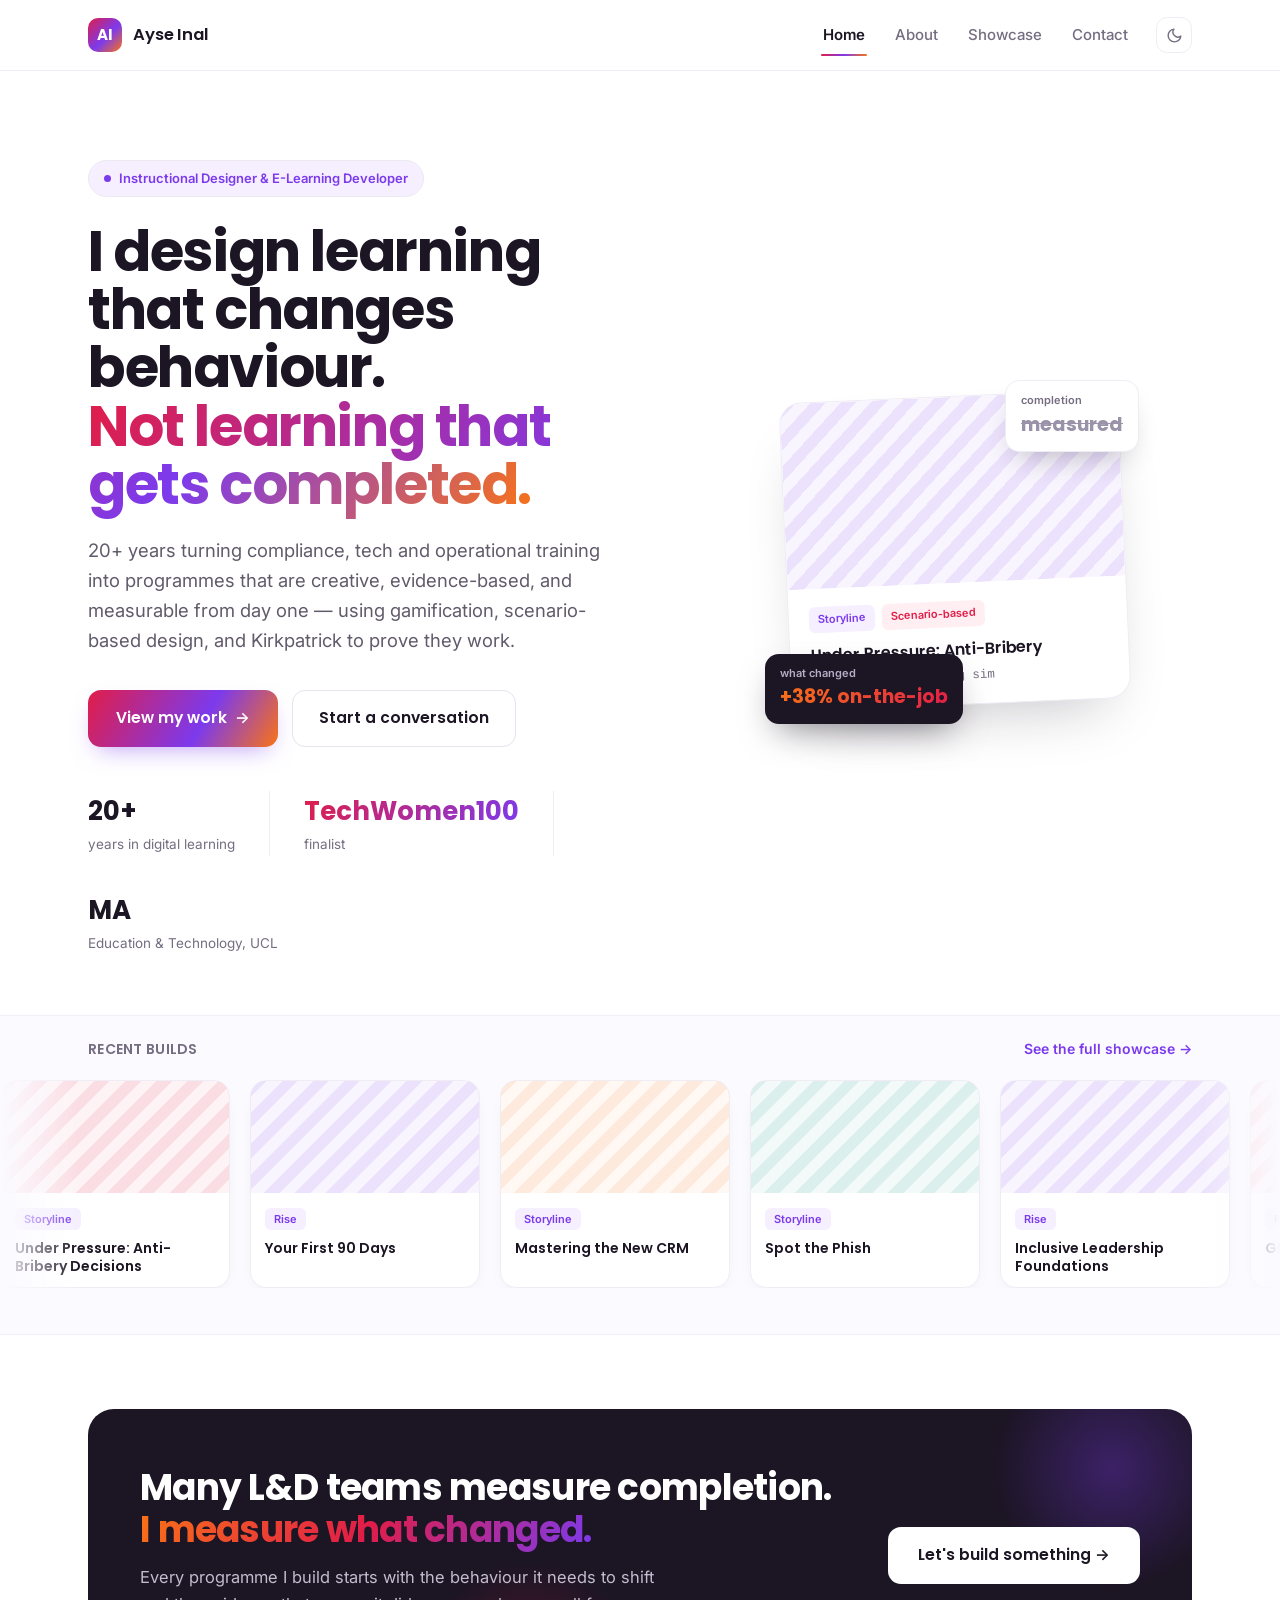
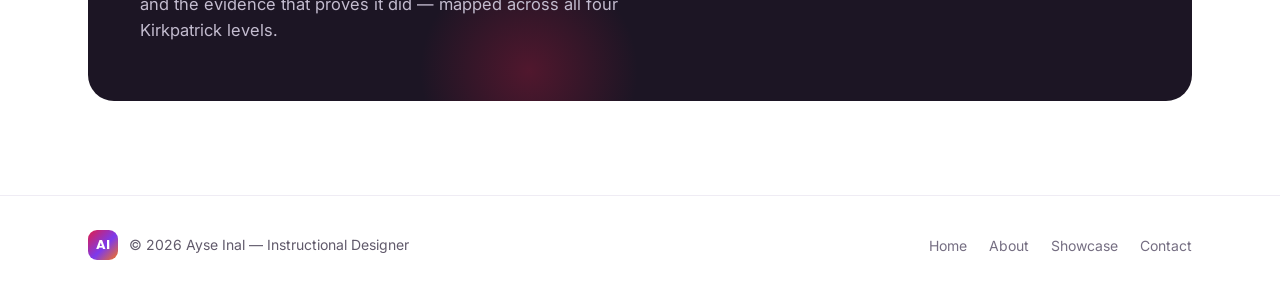
==== commit 72d97e27: "Added dark theme" ====
--- a/index.html
+++ b/index.html
@@ -5,7 +5,17 @@
 <meta name="viewport" content="width=device-width, initial-scale=1">
 <title>Ayse Inal — Instructional Designer &amp; E-Learning Developer</title>
 <meta name="description" content="Ayse Inal designs learning that changes behaviour — 20+ years of compliance, tech and operational training that is creative, evidence-based, and measurable.">
+<meta name="color-scheme" content="light dark">
 <link rel="icon" type="image/svg+xml" href="assets/favicon.svg">
+<script>
+// Apply the saved (or OS-preferred) theme before first paint.
+(function () {
+  var t; try { t = localStorage.getItem('theme'); } catch (err) {}
+  if (t === 'dark' || (!t && matchMedia('(prefers-color-scheme: dark)').matches)) {
+    document.documentElement.setAttribute('data-theme', 'dark');
+  }
+})();
+</script>
 <link rel="preconnect" href="https://fonts.googleapis.com">
 <link rel="preconnect" href="https://fonts.gstatic.com" crossorigin>
 <link href="https://fonts.googleapis.com/css2?family=Poppins:wght@500;600;700&family=Inter:wght@400;500;600;700&display=swap" rel="stylesheet">
@@ -27,6 +37,12 @@
         <li><a href="about.html">About</a></li>
         <li><a href="showcase.html">Showcase</a></li>
         <li><a href="contact.html">Contact</a></li>
+        <li>
+          <button type="button" class="theme-toggle" data-theme-toggle aria-pressed="false" aria-label="Switch to dark theme">
+            <svg class="icon-moon" width="17" height="17" viewBox="0 0 24 24" fill="none" stroke="currentColor" stroke-width="2" stroke-linecap="round" stroke-linejoin="round" aria-hidden="true"><path d="M21 12.79A9 9 0 1 1 11.21 3 7 7 0 0 0 21 12.79z"/></svg>
+            <svg class="icon-sun" width="17" height="17" viewBox="0 0 24 24" fill="none" stroke="currentColor" stroke-width="2" stroke-linecap="round" stroke-linejoin="round" aria-hidden="true"><circle cx="12" cy="12" r="4"/><path d="M12 2v2M12 20v2M4.93 4.93l1.41 1.41M17.66 17.66l1.41 1.41M2 12h2M20 12h2M4.93 19.07l1.41-1.41M17.66 6.34l1.41-1.41"/></svg>
+          </button>
+        </li>
       </ul>
     </nav>
   </div>
--- a/css/styles.css
+++ b/css/styles.css
@@ -5,6 +5,9 @@
    ========================================================================== */
 
 :root {
+  /* color-scheme is how the browser (and extensions like Dark Reader)
+     know which theme is active — keep it in sync with the palette */
+  color-scheme: light;
   --ink: #1c1524;
   --muted: #615a6b;
   --faint: #756e82;
@@ -17,6 +20,15 @@
   --violet: #7c3aed;
   --orange: #f97316;
   --teal: #0d9488;
+  --bg: #fff;
+  --card: #fff;
+  --nav-bg: rgba(255, 255, 255, .82);
+  --line-strong: #e6e2ee;
+  --tint-violet: #f5efff;
+  --tint-rose: #ffeef2;
+  --tint-orange: #fff1e6;
+  --band: #1c1524;      /* the deliberately-dark surfaces (statement, badges) */
+  --on-ink: #fff;       /* text placed on an --ink background */
   --grad: linear-gradient(120deg, #e11d48, #7c3aed 60%, #f97316);
   --grad-logo: linear-gradient(135deg, #e11d48, #7c3aed 55%, #f97316);
   --font-head: Poppins, Inter, system-ui, sans-serif;
@@ -24,13 +36,42 @@
   --font-mono: 'Courier New', monospace;
 }
 
+/* Dark theme — set via data-theme on <html> (see the inline script in each
+   page's <head> and the toggle in js/main.js). The rose/violet/orange accents
+   are lifted a step so small text keeps contrast on the dark ground; the
+   gradient buttons keep their original colours (white text still passes). */
+[data-theme="dark"] {
+  color-scheme: dark;
+  --ink: #ece7f3;
+  --muted: #a79ebb;
+  --faint: #9d94b0;
+  --hairline: #2b2338;
+  --hairline-soft: #261f31;
+  --chipline: #322a41;
+  --bg-soft: #1a1424;
+  --seg-bg: #251d33;
+  --rose: #fb7185;
+  --violet: #a78bfa;
+  --orange: #fb923c;
+  --teal: #2dd4bf;
+  --bg: #120d1b;
+  --card: #1c1627;
+  --nav-bg: rgba(18, 13, 27, .82);
+  --line-strong: #372e48;
+  --tint-violet: #2b2144;
+  --tint-rose: #3a1b28;
+  --tint-orange: #3a2517;
+  --band: #1f1729;
+  --on-ink: #171021;
+}
+
 * { box-sizing: border-box; }
 
 html { scroll-behavior: smooth; }
 
 body {
   margin: 0;
-  background: #fff;
+  background: var(--bg);
   color: var(--ink);
   font-family: var(--font-body);
   font-size: 16px;
@@ -39,6 +80,7 @@
 }
 
 ::selection { background: #f5d6df; color: #1c1524; }
+[data-theme="dark"] ::selection { background: #46306e; color: #f2edf9; }
 
 img { max-width: 100%; display: block; }
 
@@ -83,7 +125,7 @@
   top: 0;
   z-index: 100;
   background: var(--ink);
-  color: #fff;
+  color: var(--on-ink);
   padding: 10px 18px;
   border-radius: 0 0 12px 0;
   font-weight: 600;
@@ -119,6 +161,11 @@
   background-clip: text;
   color: transparent;
 }
+
+/* brighter gradient stops for text clipped on a dark ground */
+[data-theme="dark"] .grad-text { background-image: linear-gradient(120deg, #fb7185, #a78bfa 60%, #fb923c); }
+[data-theme="dark"] .grad-text-warm { background-image: linear-gradient(120deg, #fb923c, #fb7185, #a78bfa); }
+[data-theme="dark"] .grad-text-rv { background-image: linear-gradient(120deg, #fb7185, #a78bfa); }
 
 /* ---------- buttons ---------- */
 
@@ -147,14 +194,15 @@
 
 .btn-outline {
   color: var(--ink);
-  background: #fff;
-  border: 1.5px solid #e6e2ee;
+  background: var(--card);
+  border: 1.5px solid var(--line-strong);
   padding: 15px 26px;
 }
 .btn-outline:hover { border-color: var(--ink); transform: translateY(-2px); }
 
 .btn-light {
-  color: var(--ink);
+  /* sits on the always-dark statement band, so fixed colours in both themes */
+  color: #1c1524;
   background: #fff;
   padding: 16px 30px;
 }
@@ -165,7 +213,7 @@
   font-family: var(--font-head);
   font-weight: 600;
   font-size: 14px;
-  color: #fff;
+  color: var(--on-ink);
   background: var(--ink);
   border-radius: 11px;
   padding: 11px 20px;
@@ -182,7 +230,7 @@
   position: sticky;
   top: 0;
   z-index: 40;
-  background: rgba(255, 255, 255, .82);
+  background: var(--nav-bg);
   backdrop-filter: blur(14px);
   -webkit-backdrop-filter: blur(14px);
   border-bottom: 1px solid var(--hairline);
@@ -263,11 +311,31 @@
   background: linear-gradient(90deg, #e11d48, #7c3aed, #f97316);
 }
 
+.theme-toggle {
+  width: 36px;
+  height: 36px;
+  border-radius: 11px;
+  border: 1px solid var(--hairline);
+  background: transparent;
+  cursor: pointer;
+  display: inline-flex;
+  align-items: center;
+  justify-content: center;
+  color: var(--faint);
+  transition: color .15s, border-color .15s;
+}
+.theme-toggle:hover { color: var(--ink); border-color: var(--line-strong); }
+.theme-toggle svg { display: block; }
+.theme-toggle .icon-sun { display: none; }
+[data-theme="dark"] .theme-toggle .icon-sun { display: block; }
+[data-theme="dark"] .theme-toggle .icon-moon { display: none; }
+
 @media (max-width: 480px) {
   .brand-name { display: none; }
-  .nav-links { gap: 16px; }
+  .nav-links { gap: 12px; }
   .nav-links a { font-size: 14px; }
-  .nav-inner { padding: 0 20px; }
+  .nav-inner { padding: 0 16px; gap: 14px; }
+  .theme-toggle { width: 32px; height: 32px; }
 }
 
 /* ---------- footer ---------- */
@@ -337,8 +405,8 @@
   gap: 8px;
   padding: 7px 15px;
   border-radius: 999px;
-  background: #f7f3ff;
-  border: 1px solid #ece4ff;
+  background: var(--tint-violet);
+  border: 1px solid var(--chipline);
   font-size: 13px;
   font-weight: 600;
   color: var(--violet);
@@ -394,7 +462,7 @@
 .feature-card {
   border-radius: 22px;
   border: 1px solid var(--hairline);
-  background: #fff;
+  background: var(--card);
   box-shadow: 0 30px 60px -28px rgba(28, 21, 36, .28);
   overflow: hidden;
   transform: rotate(-2.5deg);
@@ -412,9 +480,9 @@
   padding: 4px 9px;
   border-radius: 6px;
   color: var(--violet);
-  background: #f5efff;
-}
-.tag-rose { color: var(--rose); background: #ffeef2; }
+  background: var(--tint-violet);
+}
+.tag-rose { color: var(--rose); background: var(--tint-rose); }
 
 .feature-title { font-family: var(--font-head); font-weight: 600; font-size: 16px; }
 
@@ -437,7 +505,7 @@
 .float-a {
   top: -16px;
   right: -14px;
-  background: #fff;
+  background: var(--card);
   border: 1px solid var(--hairline);
   box-shadow: 0 16px 30px -14px rgba(28, 21, 36, .3);
 }
@@ -447,7 +515,7 @@
 .float-b {
   bottom: -18px;
   left: -20px;
-  background: var(--ink);
+  background: var(--band);
   color: #fff;
   box-shadow: 0 16px 34px -12px rgba(28, 21, 36, .5);
   animation-duration: 6.5s;
@@ -515,7 +583,7 @@
 .marquee-card {
   width: 230px;
   flex: none;
-  background: #fff;
+  background: var(--card);
   border: 1px solid var(--hairline);
   border-radius: 16px;
   overflow: hidden;
@@ -540,7 +608,7 @@
 
 .statement {
   border-radius: 26px;
-  background: var(--ink);
+  background: var(--band);
   color: #fff;
   padding: clamp(36px, 5vw, 58px) clamp(28px, 4.5vw, 52px);
   display: flex;
@@ -673,9 +741,9 @@
   text-decoration: none;
   transition: border-color .18s;
 }
-.side-link.linkedin { color: var(--ink); background: #fff; border: 1.5px solid #e6e2ee; }
+.side-link.linkedin { color: var(--ink); background: var(--card); border: 1.5px solid var(--line-strong); }
 .side-link.linkedin:hover { border-color: var(--ink); }
-.side-link.email { color: #fff; background: var(--ink); border: 1.5px solid var(--ink); }
+.side-link.email { color: var(--on-ink); background: var(--ink); border: 1.5px solid var(--ink); }
 
 .about-main { flex: 1 1 460px; min-width: 320px; }
 
@@ -685,6 +753,7 @@
   color: #3c3648;
   margin: 0 0 20px;
 }
+[data-theme="dark"] .about-main .lead { color: #d4cde0; }
 .about-main .lead strong { color: var(--ink); font-weight: 600; }
 
 .about-main .body-para {
@@ -723,7 +792,7 @@
 .tool-chips span {
   font-size: 13px;
   font-weight: 500;
-  background: #fff;
+  background: var(--card);
   border: 1px solid var(--chipline);
   padding: 6px 11px;
   border-radius: 8px;
@@ -779,7 +848,7 @@
   font-size: 13.5px;
   font-weight: 500;
   color: var(--ink);
-  background: #fff;
+  background: var(--card);
   border: 1px solid var(--chipline);
   padding: 9px 14px;
   border-radius: 10px;
@@ -801,9 +870,9 @@
   align-items: center;
   justify-content: center;
 }
-.step-num.n1 { background: #ffeef2; color: var(--rose); }
-.step-num.n2 { background: #f5efff; color: var(--violet); }
-.step-num.n3 { background: #fff1e6; color: var(--orange); }
+.step-num.n1 { background: var(--tint-rose); color: var(--rose); }
+.step-num.n2 { background: var(--tint-violet); color: var(--violet); }
+.step-num.n3 { background: var(--tint-orange); color: var(--orange); }
 
 .approach-step p { margin: 0; font-size: 15.5px; line-height: 1.6; color: var(--muted); }
 .approach-step strong { color: var(--ink); font-weight: 600; }
@@ -846,6 +915,7 @@
   color: var(--ink);
   box-shadow: 0 2px 6px -2px rgba(28, 21, 36, .25);
 }
+[data-theme="dark"] .seg-btn[aria-pressed="true"] { background: #382e4c; }
 
 .result-count { font-size: 14px; color: var(--faint); }
 
@@ -865,15 +935,16 @@
   border-radius: 999px;
   cursor: pointer;
   transition: all .15s;
-  background: #fff;
-  color: #6f6878;
+  background: var(--card);
+  color: var(--muted);
   border: 1px solid var(--chipline);
 }
 .chip:hover { border-color: #c9c2d6; color: var(--ink); }
+[data-theme="dark"] .chip:hover { border-color: #4a4060; }
 
 .chip[aria-pressed="true"] {
   background: var(--ink);
-  color: #fff;
+  color: var(--on-ink);
   border-color: var(--ink);
 }
 
@@ -889,7 +960,7 @@
   border: 1px solid var(--hairline);
   border-radius: 18px;
   overflow: hidden;
-  background: #fff;
+  background: var(--card);
   display: flex;
   flex-direction: column;
   transition: transform .2s, box-shadow .2s;
@@ -909,7 +980,7 @@
   left: 12px;
   font-size: 11.5px;
   font-weight: 600;
-  color: var(--ink);
+  color: #1c1524;
   background: rgba(255, 255, 255, .92);
   padding: 4px 10px;
   border-radius: 7px;
@@ -921,7 +992,7 @@
   right: 12px;
   font-size: 11.5px;
   font-weight: 500;
-  color: var(--ink);
+  color: #1c1524;
   background: rgba(255, 255, 255, .92);
   padding: 4px 10px;
   border-radius: 7px;
@@ -1008,6 +1079,22 @@
   display: flex;
   flex-direction: column;
   box-shadow: 0 40px 90px -30px rgba(20, 15, 26, .7);
+}
+
+/* Embedded courses are authored against a light page, so the viewer panel
+   keeps the light palette in both themes — the course always sits on white. */
+[data-theme="dark"] .lightbox-panel {
+  color-scheme: light;
+  color: #1c1524;
+  --ink: #1c1524;
+  --muted: #615a6b;
+  --faint: #756e82;
+  --hairline: #efecf4;
+  --bg-soft: #fbfaff;
+  --seg-bg: #f4f1fa;
+  --violet: #7c3aed;
+  --orange: #f97316;
+  --on-ink: #fff;
 }
 
 .lb-head {
@@ -1180,9 +1267,9 @@
   justify-content: center;
   font-size: 18px;
 }
-.email-card .contact-card-icon { background: #ffeef2; color: var(--rose); }
+.email-card .contact-card-icon { background: var(--tint-rose); color: var(--rose); }
 .linkedin-card .contact-card-icon {
-  background: #f5efff;
+  background: var(--tint-violet);
   color: var(--violet);
   font-family: var(--font-head);
   font-weight: 700;
@@ -1218,9 +1305,9 @@
   font-family: var(--font-body);
   font-size: 15px;
   padding: 13px 15px;
-  border: 1.5px solid #e6e2ee;
+  border: 1.5px solid var(--line-strong);
   border-radius: 11px;
-  background: #fff;
+  background: var(--card);
   color: var(--ink);
 }
 
@@ -1253,6 +1340,8 @@
 .form-status[hidden] { display: none; }
 .form-status.ok { background: #ecfdf5; color: #047857; font-weight: 500; }
 .form-status.error { background: #fff1f2; color: #be123c; font-weight: 500; }
+[data-theme="dark"] .form-status.ok { background: #0d2b21; color: #34d399; }
+[data-theme="dark"] .form-status.error { background: #391722; color: #fb7185; }
 .form-status a { color: inherit; font-weight: 600; }
 
 .form-note {
